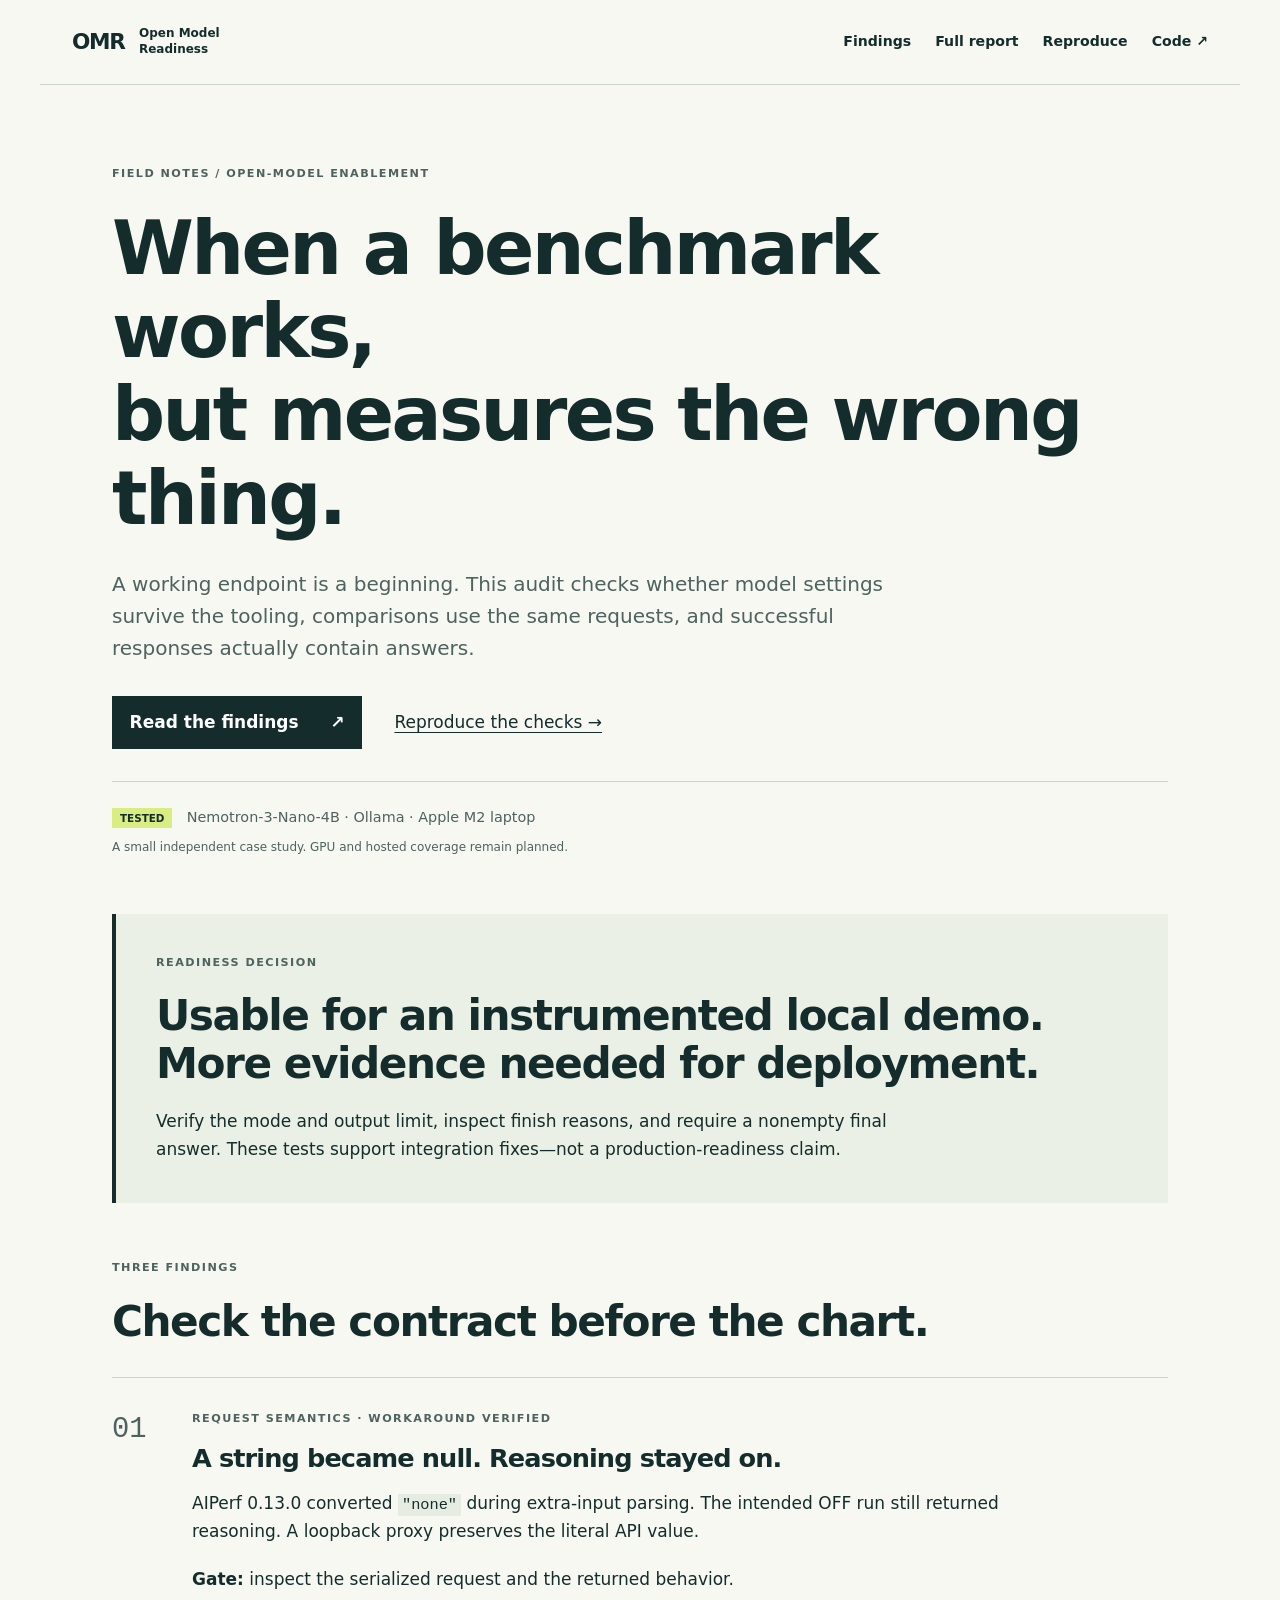
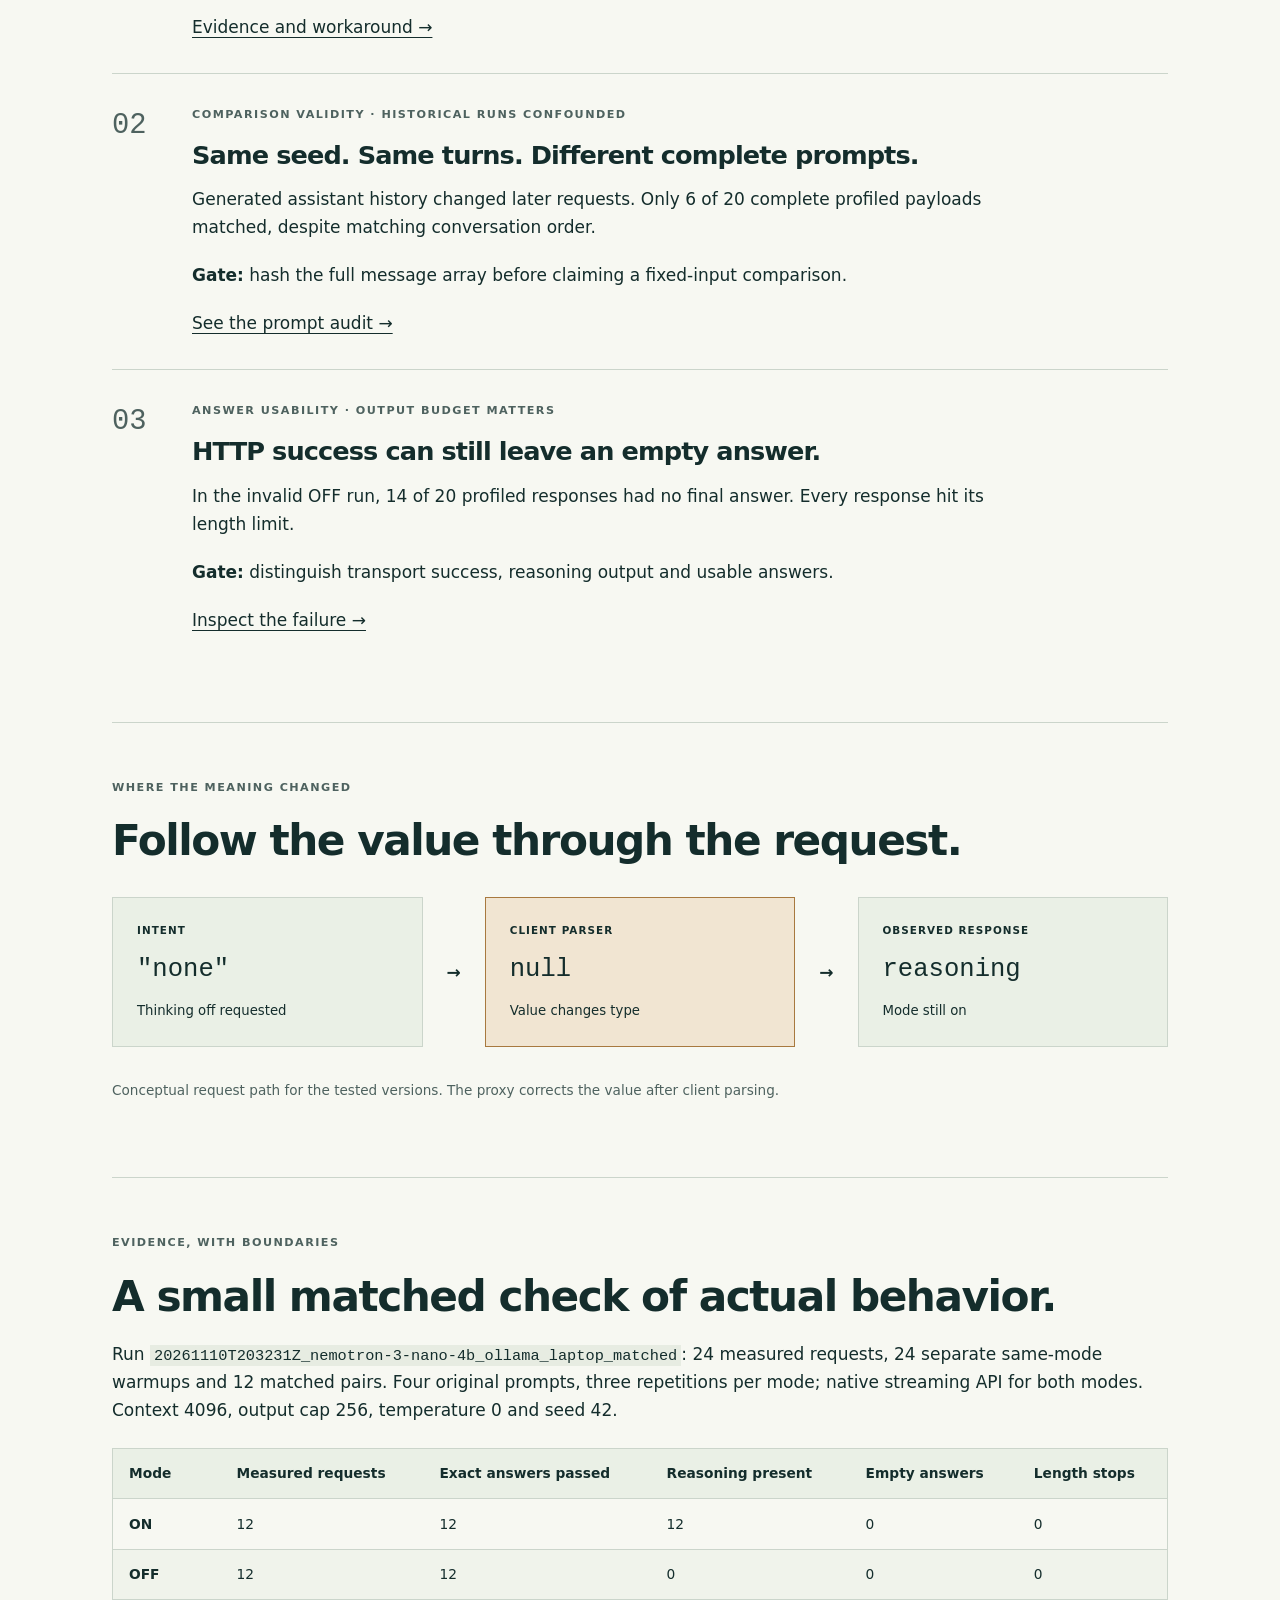
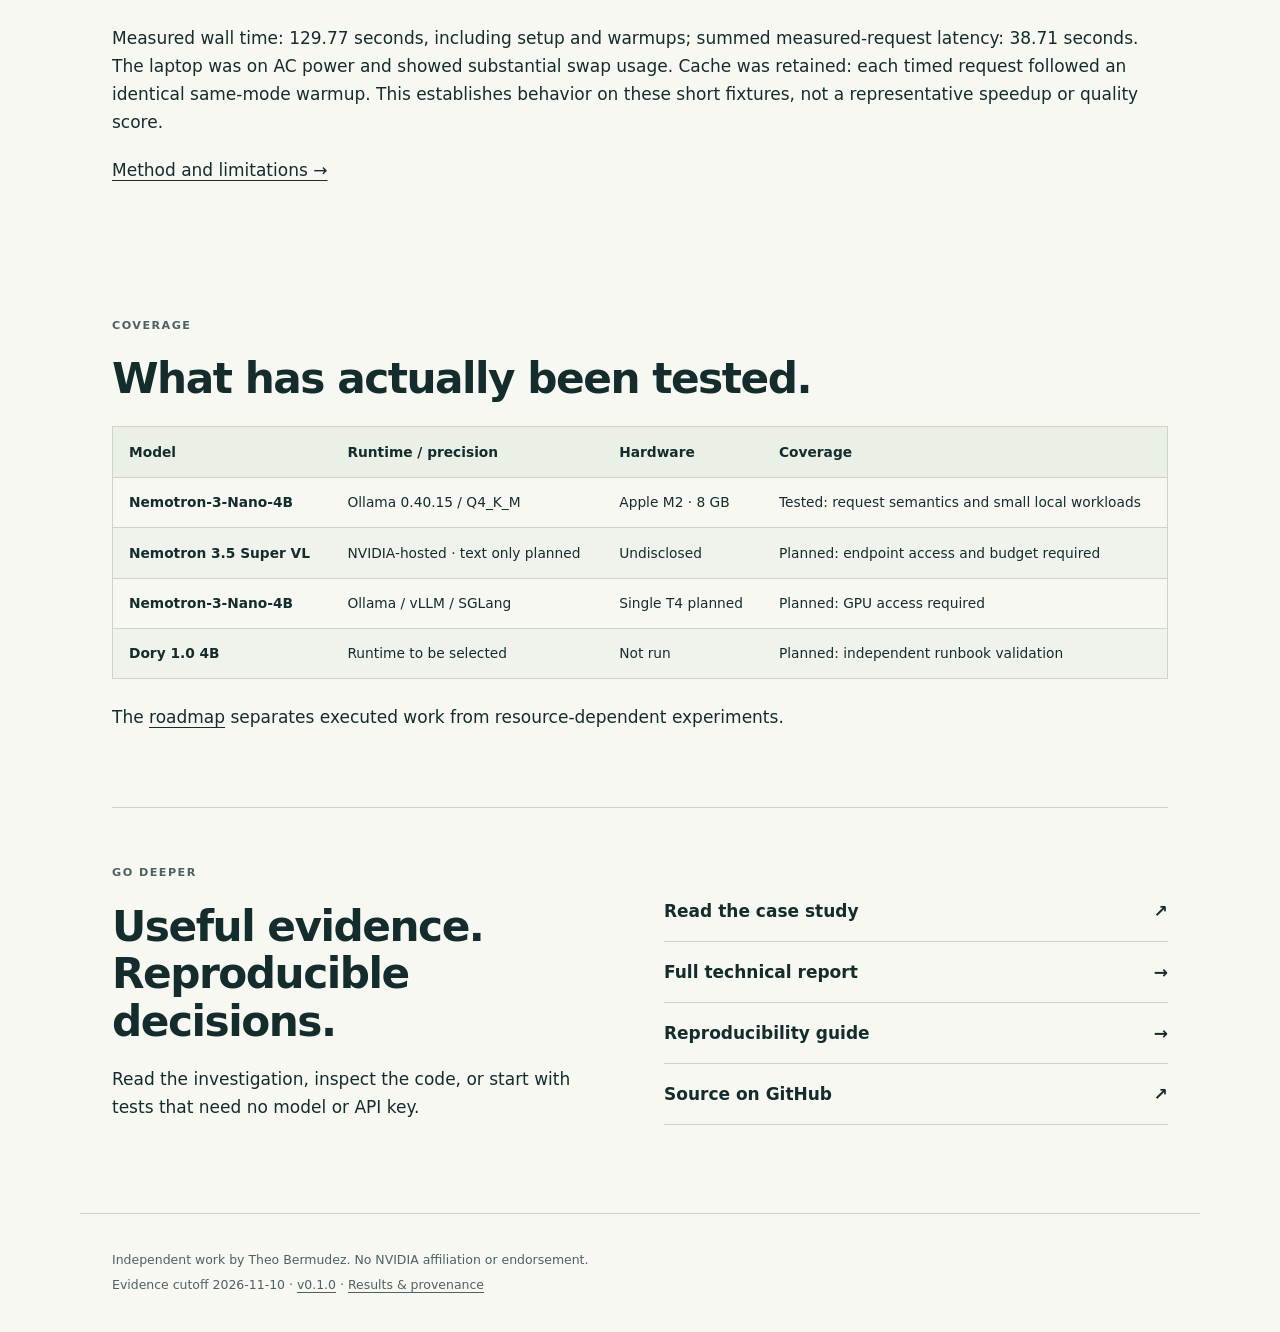
==== docs/index.html @ 4b95f8e0 "Release evidence-backed local readiness audit and static project site" ====
<!doctype html>
<html lang="en"><head><meta charset="utf-8"><meta name="viewport" content="width=device-width,initial-scale=1">
<title>Check the contract before the chart · Open Model Readiness</title><meta name="description" content="Request semantics, benchmark validity and practical readiness gates for a local open-model workflow.">
<meta property="og:title" content="Check the contract before the chart · Open Model Readiness"><meta property="og:description" content="Request semantics, benchmark validity and practical readiness gates for a local open-model workflow."><meta property="og:type" content="website"><meta property="og:image" content="https://theo-bermudez.github.io/open-model-readiness/assets/social.svg">
<link rel="icon" href="assets/icon.svg" type="image/svg+xml"><link rel="stylesheet" href="assets/style.css"></head>
<body><a class="skip" href="#main">Skip to content</a><header><a class="brand" href="./">OMR<span>Open Model Readiness</span></a><nav aria-label="Main navigation"><a href="./#findings">Findings</a><a href="report.html">Full report</a><a href="reproduce.html">Reproduce</a><a href="https://github.com/theo-bermudez/open-model-readiness">Code ↗</a></nav></header>
<main id="main" class="home"><section class="hero"><p class="eyebrow">FIELD NOTES / OPEN-MODEL ENABLEMENT</p><h1>When a benchmark works,<br>but measures the wrong thing.</h1><p class="lede">A working endpoint is a beginning. This audit checks whether model settings survive the tooling, comparisons use the same requests, and successful responses actually contain answers.</p><div class="actions"><a class="button" href="report.html">Read the findings <span aria-hidden="true">↗</span></a><a href="reproduce.html">Reproduce the checks →</a></div><div class="scope"><span>TESTED</span> Nemotron-3-Nano-4B · Ollama · Apple M2 laptop<br><small>A small independent case study. GPU and hosted coverage remain planned.</small></div></section>
<section class="verdict"><p class="eyebrow">READINESS DECISION</p><h2>Usable for an instrumented local demo.<br>More evidence needed for deployment.</h2><p>Verify the mode and output limit, inspect finish reasons, and require a nonempty final answer. These tests support integration fixes—not a production-readiness claim.</p></section>
<section id="findings"><div class="section-title"><p class="eyebrow">THREE FINDINGS</p><h2>Check the contract before the chart.</h2></div><article class="finding"><div class="number">01</div><div><p class="tag">REQUEST SEMANTICS · WORKAROUND VERIFIED</p><h3>A string became null. Reasoning stayed on.</h3><p>AIPerf 0.13.0 converted <code>"none"</code> during extra-input parsing. The intended OFF run still returned reasoning. A loopback proxy preserves the literal API value.</p><p><strong>Gate:</strong> inspect the serialized request and the returned behavior.</p><a href="report.html#finding-1-the-requested-reasoning-mode-changed">Evidence and workaround →</a></div></article>
<article class="finding"><div class="number">02</div><div><p class="tag">COMPARISON VALIDITY · HISTORICAL RUNS CONFOUNDED</p><h3>Same seed. Same turns. Different complete prompts.</h3><p>Generated assistant history changed later requests. Only 6 of 20 complete profiled payloads matched, despite matching conversation order.</p><p><strong>Gate:</strong> hash the full message array before claiming a fixed-input comparison.</p><a href="report.html#finding-2-identical-seed-different-complete-requests">See the prompt audit →</a></div></article>
<article class="finding"><div class="number">03</div><div><p class="tag">ANSWER USABILITY · OUTPUT BUDGET MATTERS</p><h3>HTTP success can still leave an empty answer.</h3><p>In the invalid OFF run, 14 of 20 profiled responses had no final answer. Every response hit its length limit.</p><p><strong>Gate:</strong> distinguish transport success, reasoning output and usable answers.</p><a href="report.html#finding-3-successful-transport-unusable-answer">Inspect the failure →</a></div></article></section>
<section class="flow-section"><p class="eyebrow">WHERE THE MEANING CHANGED</p><h2>Follow the value through the request.</h2><div class="flow" role="img" aria-label="Intended reasoning_effort string none becomes null in AIPerf parsing; Ollama returns reasoning. A local proxy restores the string before forwarding."><div><small>INTENT</small><code>"none"</code><span>Thinking off requested</span></div><b aria-hidden="true">→</b><div class="fault"><small>CLIENT PARSER</small><code>null</code><span>Value changes type</span></div><b aria-hidden="true">→</b><div><small>OBSERVED RESPONSE</small><code>reasoning</code><span>Mode still on</span></div></div><p class="caption">Conceptual request path for the tested versions. The proxy corrects the value after client parsing.</p></section>
<section><p class="eyebrow">EVIDENCE, WITH BOUNDARIES</p><h2>A small matched check of actual behavior.</h2><p>Run <code>20261110T203231Z_nemotron-3-nano-4b_ollama_laptop_matched</code>: 24 measured requests, 24 separate same-mode warmups and 12 matched pairs. Four original prompts, three repetitions per mode; native streaming API for both modes. Context 4096, output cap 256, temperature 0 and seed 42.</p>
<div class="table-scroll" tabindex="0" role="region" aria-label="Scrollable evidence table"><table><thead><tr><th scope="col">Mode</th><th scope="col">Measured requests</th><th scope="col">Exact answers passed</th><th scope="col">Reasoning present</th><th scope="col">Empty answers</th><th scope="col">Length stops</th></tr></thead><tbody>
<tr><td>ON</td><td>12</td><td>12</td><td>12</td><td>0</td><td>0</td></tr>
<tr><td>OFF</td><td>12</td><td>12</td><td>0</td><td>0</td><td>0</td></tr>
</tbody></table></div>
<p>Measured wall time: 129.77 seconds, including setup and warmups; summed measured-request latency: 38.71 seconds. The laptop was on AC power and showed substantial swap usage. Cache was retained: each timed request followed an identical same-mode warmup. This establishes behavior on these short fixtures, not a representative speedup or quality score.</p><p><a href="report.html#controlled-local-replay">Method and limitations →</a></p></section>
<section><p class="eyebrow">COVERAGE</p><h2>What has actually been tested.</h2><div class="table-scroll" tabindex="0" role="region" aria-label="Scrollable evidence table"><table><thead><tr><th scope="col">Model</th><th scope="col">Runtime / precision</th><th scope="col">Hardware</th><th scope="col">Coverage</th></tr></thead><tbody>
<tr><td>Nemotron-3-Nano-4B</td><td>Ollama 0.40.15 / Q4_K_M</td><td>Apple M2 · 8 GB</td><td>Tested: request semantics and small local workloads</td></tr>
<tr><td>Nemotron 3.5 Super VL</td><td>NVIDIA-hosted · text only planned</td><td>Undisclosed</td><td>Planned: endpoint access and budget required</td></tr>
<tr><td>Nemotron-3-Nano-4B</td><td>Ollama / vLLM / SGLang</td><td>Single T4 planned</td><td>Planned: GPU access required</td></tr>
<tr><td>Dory 1.0 4B</td><td>Runtime to be selected</td><td>Not run</td><td>Planned: independent runbook validation</td></tr>
</tbody></table></div><p>The <a href="https://github.com/theo-bermudez/open-model-readiness/blob/main/ROADMAP.md">roadmap</a> separates executed work from resource-dependent experiments.</p></section>
<section class="closing"><div><p class="eyebrow">GO DEEPER</p><h2>Useful evidence.<br>Reproducible decisions.</h2><p>Read the investigation, inspect the code, or start with tests that need no model or API key.</p></div><div class="reading"><a href="article.html">Read the case study <span>↗</span></a><a href="report.html">Full technical report <span>→</span></a><a href="reproduce.html">Reproducibility guide <span>→</span></a><a href="https://github.com/theo-bermudez/open-model-readiness">Source on GitHub <span>↗</span></a></div></section></main><footer><p>Independent work by Theo Bermudez. No NVIDIA affiliation or endorsement.</p><p>Evidence cutoff 2026-11-10 · <a href="https://github.com/theo-bermudez/open-model-readiness/tree/v0.1.0">v0.1.0</a> · <a href="results/m4.json">Results & provenance</a></p></footer></body></html>
---- docs/assets/style.css ----
:root{--ink:#142d2c;--muted:#4e625f;--paper:#f7f8f2;--line:#cbd5cb;--accent:#d9ed82;--panel:#eaf0e6;--warning:#714719}*{box-sizing:border-box}html{scroll-behavior:smooth;scroll-padding-top:6rem}body{margin:0;background:var(--paper);color:var(--ink);font:17px/1.65 system-ui,-apple-system,BlinkMacSystemFont,"Segoe UI",sans-serif}a{color:inherit;text-underline-offset:.22em;text-decoration-thickness:1px}a:hover{color:#46661c}a:focus-visible,button:focus-visible,[tabindex]:focus-visible{outline:3px solid #41680e;outline-offset:5px}header{max-width:1200px;margin:auto;display:flex;align-items:center;justify-content:space-between;gap:2rem;padding:1.5rem 2rem;border-bottom:1px solid var(--line)}.brand{font-size:1.35rem;font-weight:800;text-decoration:none;letter-spacing:-.06em;display:flex;align-items:center;gap:.9rem}.brand span{font-size:.75rem;font-weight:600;letter-spacing:0;max-width:6rem;line-height:1.3}nav{display:flex;gap:1.5rem;font-size:.88rem;font-weight:600}nav a{text-decoration:none}.skip{position:absolute;left:1rem;top:-10rem;padding:.5rem;background:var(--ink);color:white;z-index:10}.skip:focus{top:1rem}main.home{max-width:1120px;margin:auto;padding:0 2rem}h1,h2,h3{line-height:1.12;letter-spacing:-.035em;font-weight:650}h1{font-size:clamp(2.6rem,5.8vw,4.75rem);margin:1.5rem 0 1.75rem;max-width:1000px}h2{font-size:clamp(1.9rem,3.3vw,2.75rem);margin:.7rem 0 1.25rem}h3{font-size:1.6rem;margin:.5rem 0 1rem}p{margin:0 0 1.25rem}.eyebrow,.tag{font-size:.7rem;font-weight:750;letter-spacing:.13em;text-transform:uppercase}.eyebrow{color:var(--muted)}.hero{padding:5rem 0 3.5rem}.lede{font-size:1.25rem;line-height:1.6;max-width:780px;color:var(--muted)}.actions{display:flex;align-items:center;gap:2rem;margin:2rem 0}.button{display:inline-flex;gap:2rem;background:var(--ink);color:#fff;padding:.8rem 1.1rem;text-decoration:none;font-weight:600}.button:hover{background:#284744;color:#fff}.scope{font-size:.9rem;padding-top:1.5rem;border-top:1px solid var(--line);color:var(--muted)}.scope span{font-size:.65rem;background:var(--accent);color:var(--ink);padding:.25rem .5rem;font-weight:800;margin-right:.6rem}.scope small{display:block;margin-top:.5rem}.verdict{padding:2.5rem!important;background:var(--panel);border-left:4px solid var(--ink)}.verdict p:last-child{max-width:800px;margin-bottom:0}section{padding:3.5rem 0}.section-title{margin-bottom:2rem}.finding{display:grid;grid-template-columns:4rem 1fr;gap:1rem;padding:2rem 0;border-top:1px solid var(--line)}.finding p{max-width:850px}.number{font:1.8rem/1.4 ui-monospace,monospace;color:var(--muted)}.tag{color:var(--muted);margin-bottom:1rem}.flow-section{border-top:1px solid var(--line);border-bottom:1px solid var(--line)}.flow{display:flex;align-items:center;gap:1.5rem;margin:2rem 0}.flow>div{flex:1;background:var(--panel);border:1px solid var(--line);padding:1.5rem;min-width:0}.flow .fault{border-color:#a8793f;background:#f1e5d2}.flow small,.flow span{display:block}.flow small{font-size:.65rem;font-weight:700;letter-spacing:.1em}.flow code{display:block;font-size:1.6rem;background:none;padding:1rem 0}.flow span{font-size:.83rem}.caption{font-size:.85rem;color:var(--muted)}code{font: .9em ui-monospace,SFMono-Regular,Menlo,monospace;background:#e7ece2;padding:.1rem .25rem;overflow-wrap:anywhere}pre{padding:1.25rem;background:#172c2b;color:#eff5e9;overflow:auto;font-size:.85rem;line-height:1.65}pre code{color:inherit;background:none;padding:0;overflow-wrap:normal}.table-scroll{overflow:auto;max-width:100%;margin:1.5rem 0;border:1px solid var(--line)}table{border-collapse:collapse;width:100%;font-size:.86rem;line-height:1.5}th,td{text-align:left;vertical-align:top;padding:.9rem 1rem;border-bottom:1px solid var(--line);min-width:6rem}th{background:var(--panel);font-weight:700}tr:last-child td{border:0}td:first-child{font-weight:600}tbody tr:nth-child(even){background:#f0f3eb}.closing{display:grid;grid-template-columns:1fr 1fr;gap:3rem;border-top:1px solid var(--line)}.reading{display:flex;flex-direction:column;justify-content:center}.reading a{padding:1rem 0;border-bottom:1px solid var(--line);text-decoration:none;display:flex;justify-content:space-between;font-weight:600}footer{max-width:1120px;margin:1rem auto 0;padding:2rem;border-top:1px solid var(--line);color:var(--muted);font-size:.78rem}footer p{margin:.25rem 0}.document{max-width:900px;margin:3.5rem auto;padding:0 2rem}.document h1{font-size:clamp(2.4rem,5vw,3.5rem)}.document h2{font-size:2rem;margin-top:3rem;padding-top:1rem;border-top:1px solid var(--line)}.document h3{font-size:1.4rem;margin-top:2rem}.document ul,.document ol{padding-left:1.4rem}.document li{padding-left:.3rem;margin:.6rem 0}.document p{overflow-wrap:anywhere}.document table{font-size:.82rem}@media(max-width:700px){header{padding:1rem;align-items:flex-start;gap:1rem;flex-direction:column}nav{width:100%;justify-content:space-between;gap:.5rem;font-size:.8rem}.brand span{max-width:none}.home,main.home{padding:0 1.1rem}.hero{padding-top:3rem}.actions{align-items:flex-start;gap:1rem;flex-direction:column}.verdict{padding:1.5rem!important}.finding{grid-template-columns:2rem 1fr;gap:.75rem}.number{font-size:1.2rem}.flow{flex-direction:column;gap:.5rem;align-items:stretch}.flow>b{transform:rotate(90deg);align-self:center}.flow>div{padding:1rem}.flow code{padding:.4rem 0}.closing{grid-template-columns:1fr;gap:1rem}.document{margin-top:2rem;padding:0 1.1rem}.document h2{font-size:1.65rem}footer{padding:1.5rem 1.1rem}section{padding:2.5rem 0}}@media(prefers-reduced-motion:reduce){html{scroll-behavior:auto}}
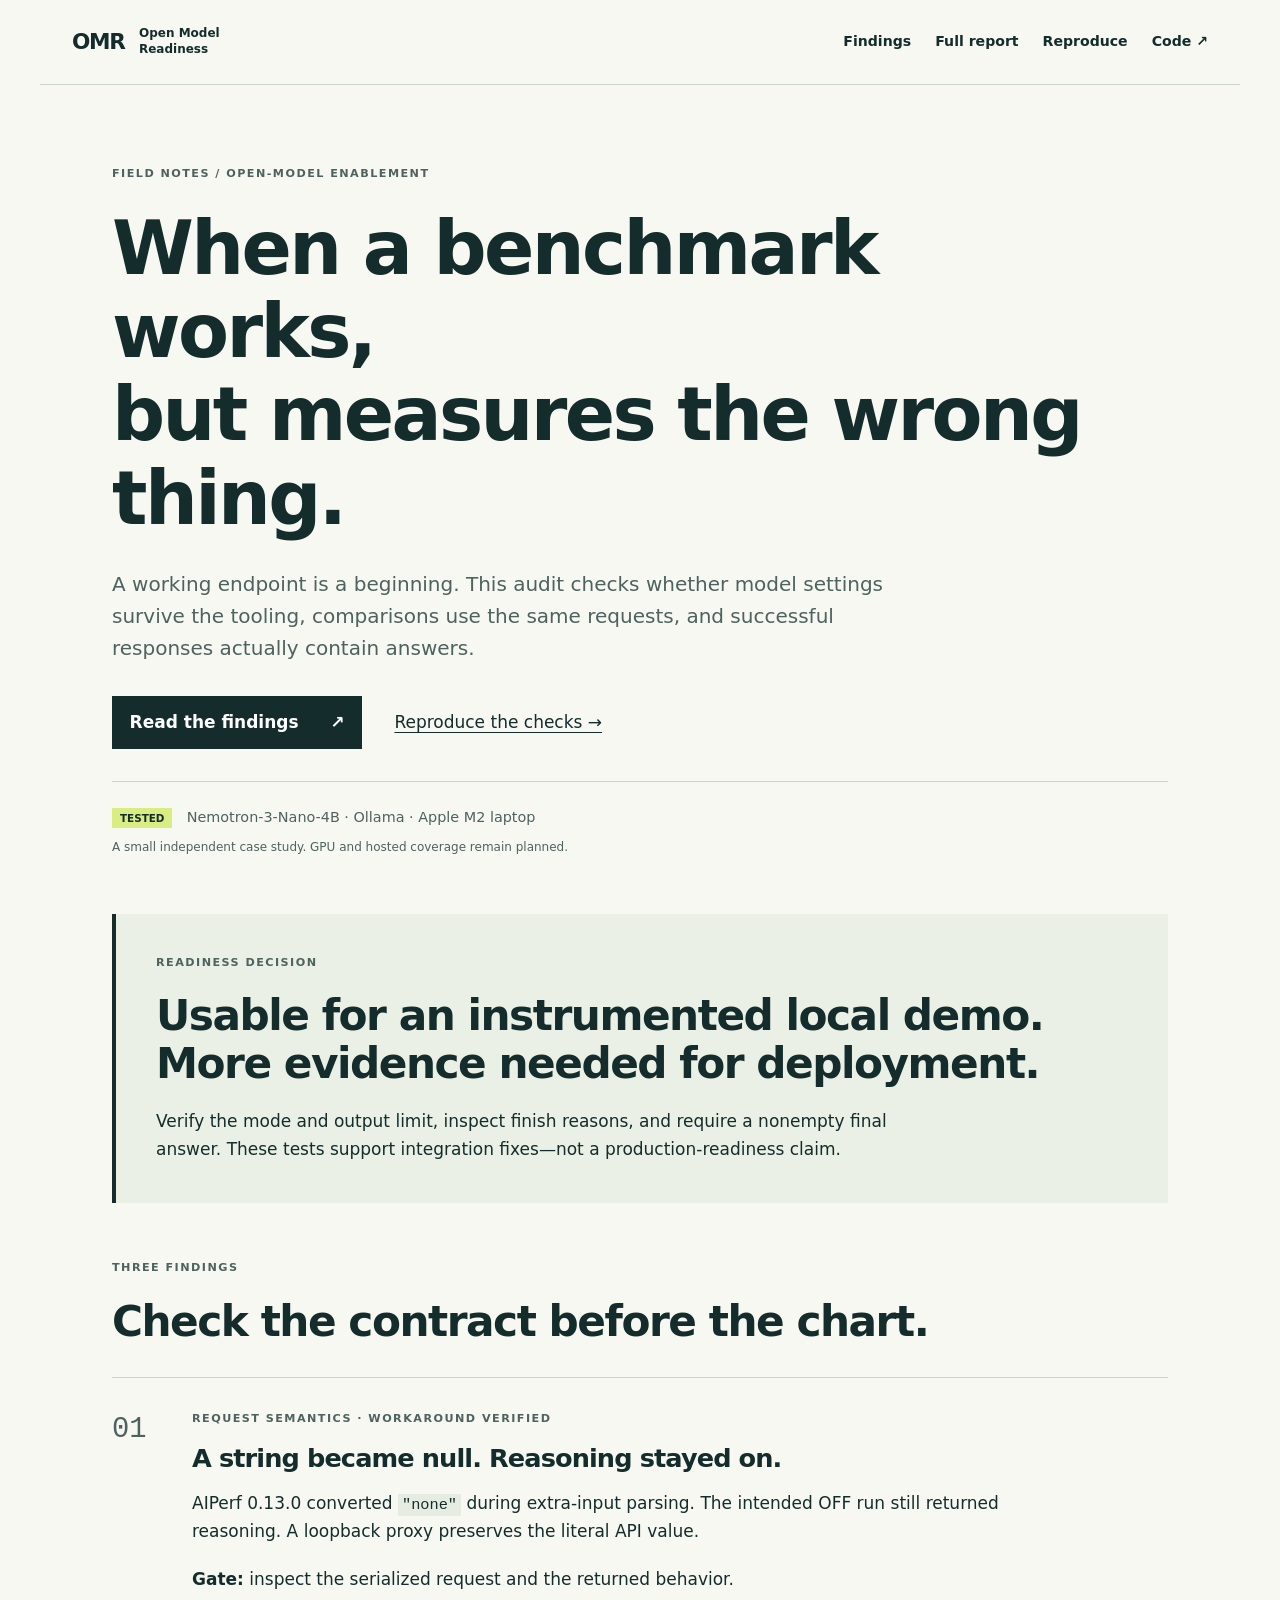
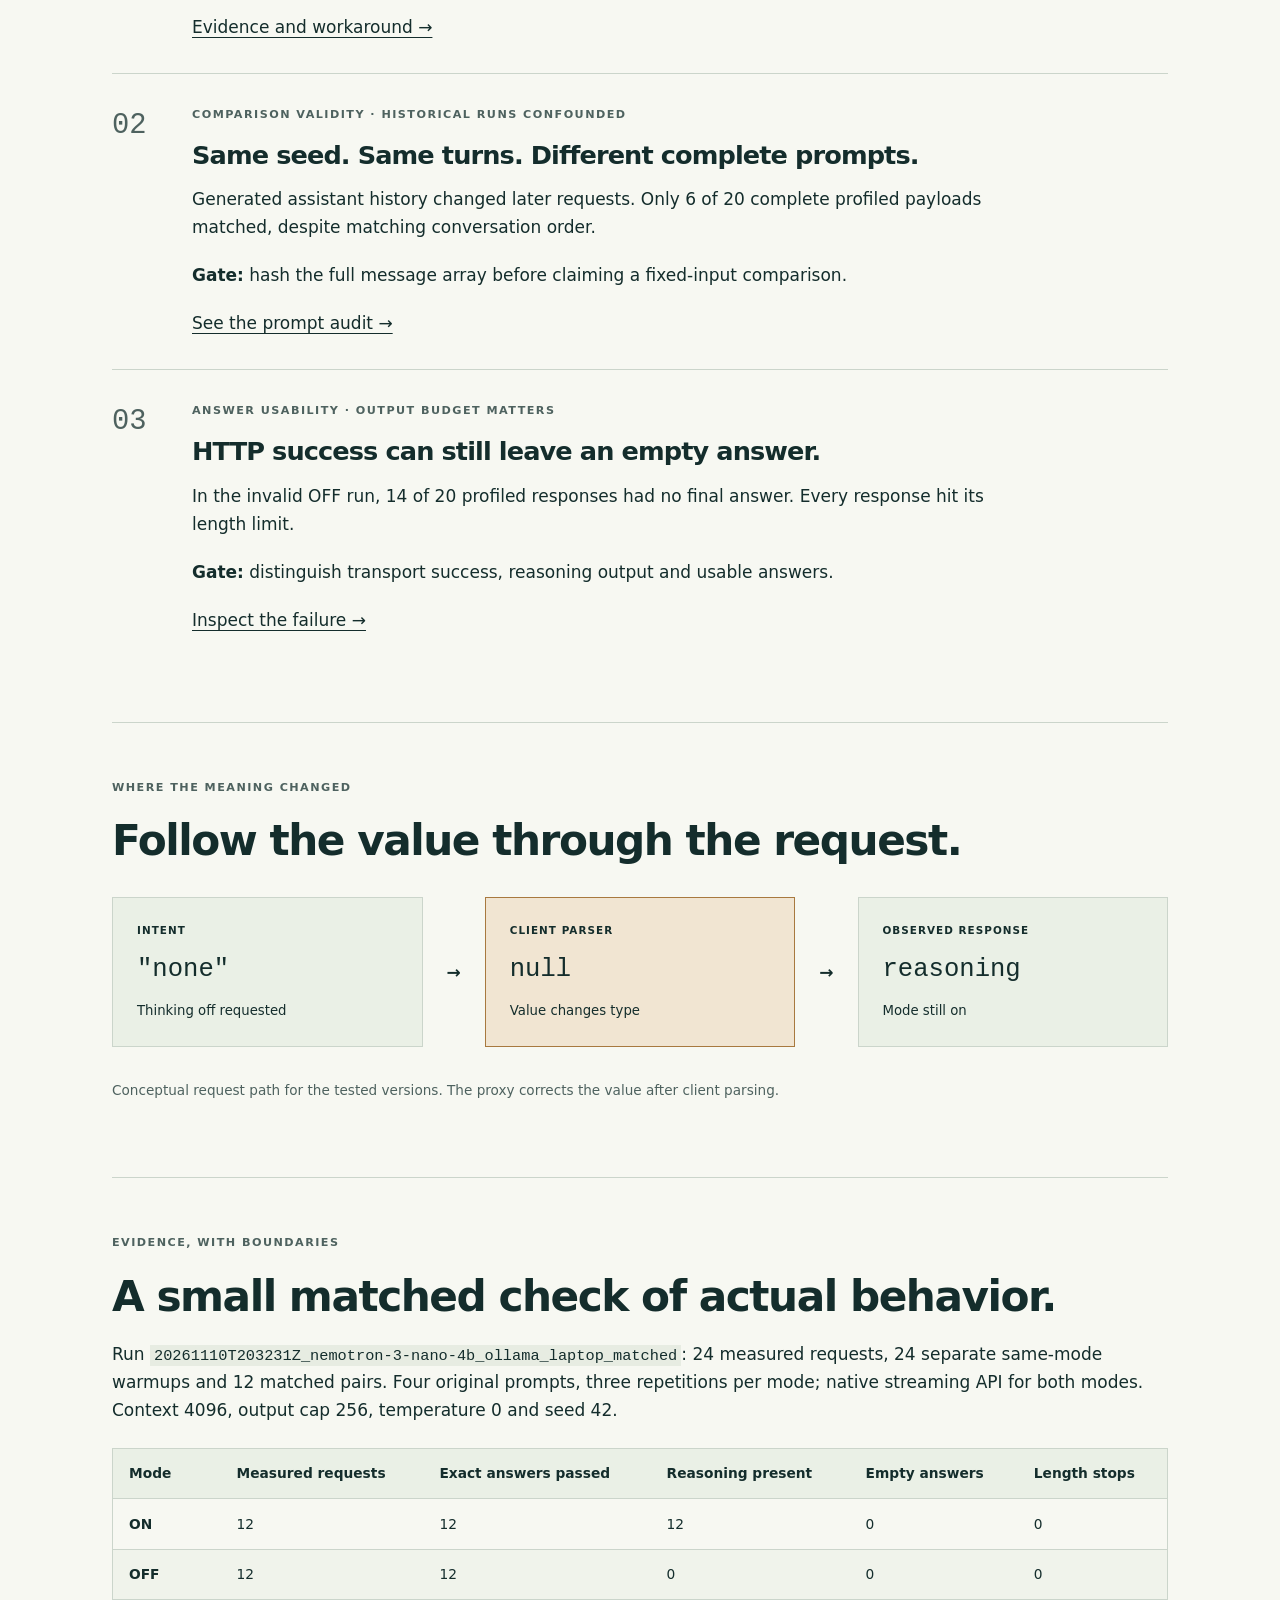
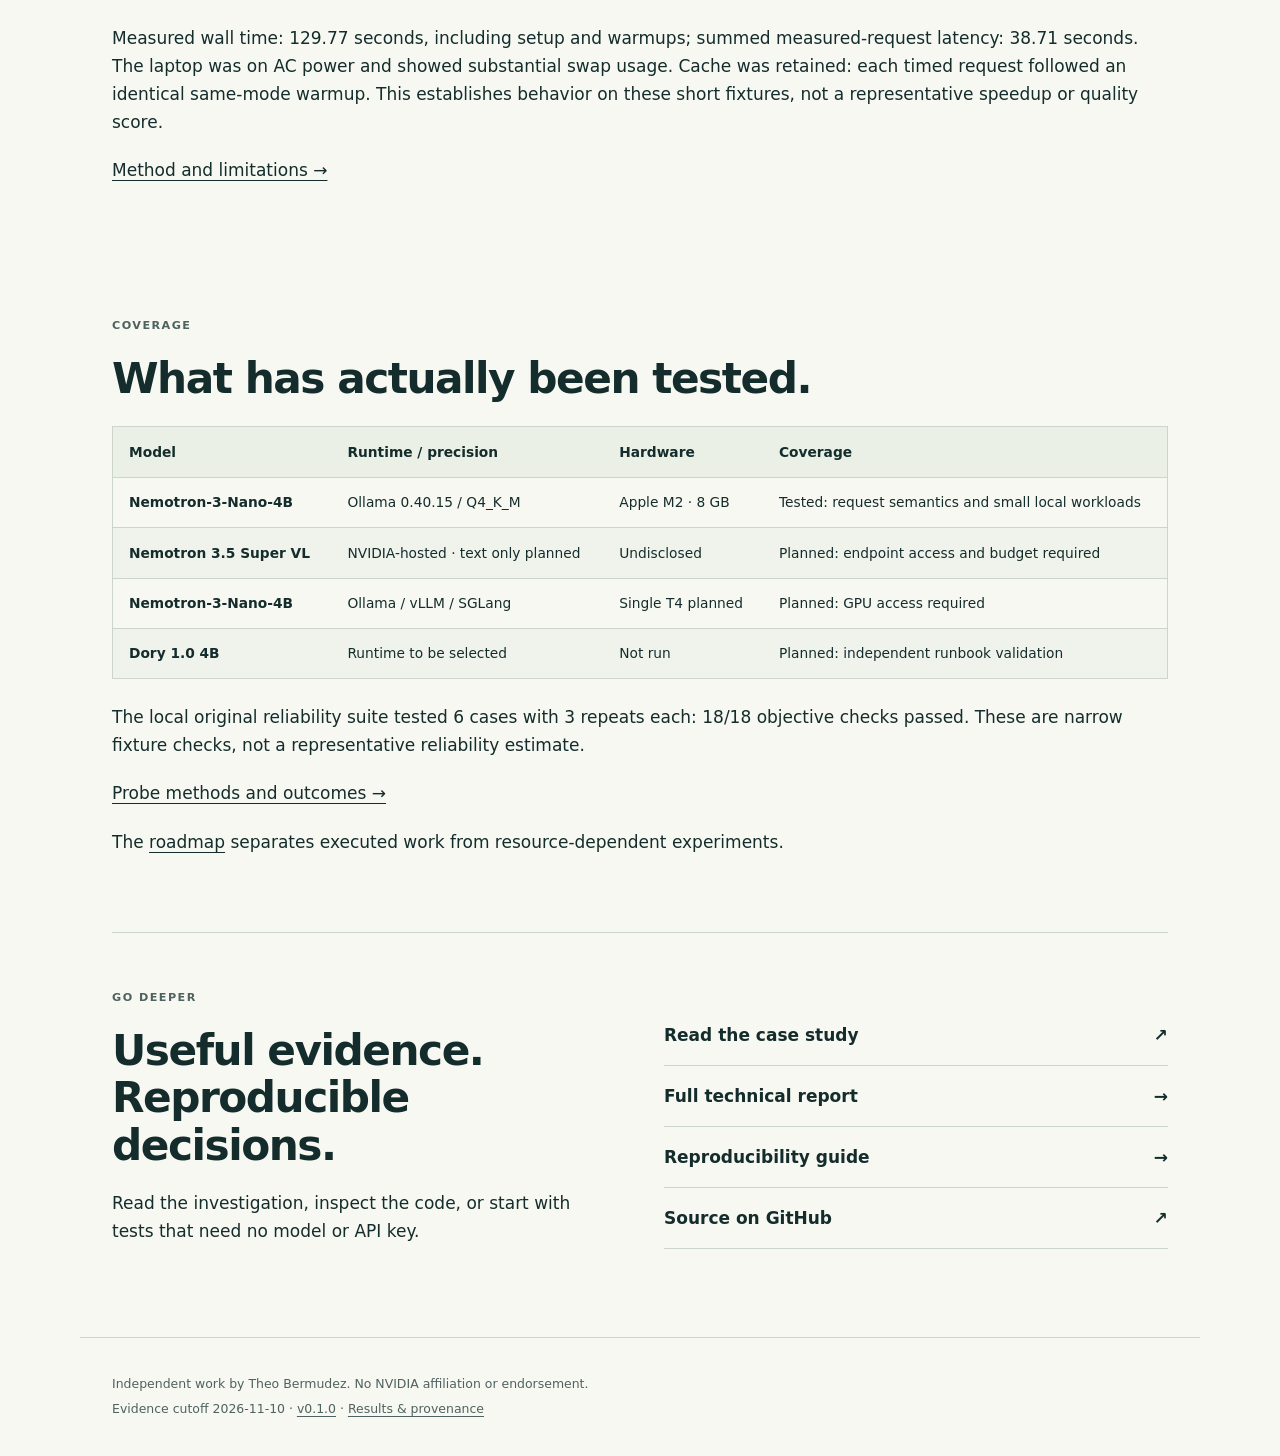
==== commit 7d04fb3d: "Add verified local probes and isolated NeMo integration evidence" ====
--- a/docs/index.html
+++ b/docs/index.html
@@ -21,5 +21,5 @@
 <tr><td>Nemotron 3.5 Super VL</td><td>NVIDIA-hosted · text only planned</td><td>Undisclosed</td><td>Planned: endpoint access and budget required</td></tr>
 <tr><td>Nemotron-3-Nano-4B</td><td>Ollama / vLLM / SGLang</td><td>Single T4 planned</td><td>Planned: GPU access required</td></tr>
 <tr><td>Dory 1.0 4B</td><td>Runtime to be selected</td><td>Not run</td><td>Planned: independent runbook validation</td></tr>
-</tbody></table></div><p>The <a href="https://github.com/theo-bermudez/open-model-readiness/blob/main/ROADMAP.md">roadmap</a> separates executed work from resource-dependent experiments.</p></section>
+</tbody></table></div><p>The local original reliability suite tested 6 cases with 3 repeats each: 18/18 objective checks passed. These are narrow fixture checks, not a representative reliability estimate.</p><p><a href="report.html#original-reliability-probes">Probe methods and outcomes →</a></p><p>The <a href="https://github.com/theo-bermudez/open-model-readiness/blob/main/ROADMAP.md">roadmap</a> separates executed work from resource-dependent experiments.</p></section>
 <section class="closing"><div><p class="eyebrow">GO DEEPER</p><h2>Useful evidence.<br>Reproducible decisions.</h2><p>Read the investigation, inspect the code, or start with tests that need no model or API key.</p></div><div class="reading"><a href="article.html">Read the case study <span>↗</span></a><a href="report.html">Full technical report <span>→</span></a><a href="reproduce.html">Reproducibility guide <span>→</span></a><a href="https://github.com/theo-bermudez/open-model-readiness">Source on GitHub <span>↗</span></a></div></section></main><footer><p>Independent work by Theo Bermudez. No NVIDIA affiliation or endorsement.</p><p>Evidence cutoff 2026-11-10 · <a href="https://github.com/theo-bermudez/open-model-readiness/tree/v0.1.0">v0.1.0</a> · <a href="results/m4.json">Results & provenance</a></p></footer></body></html>
